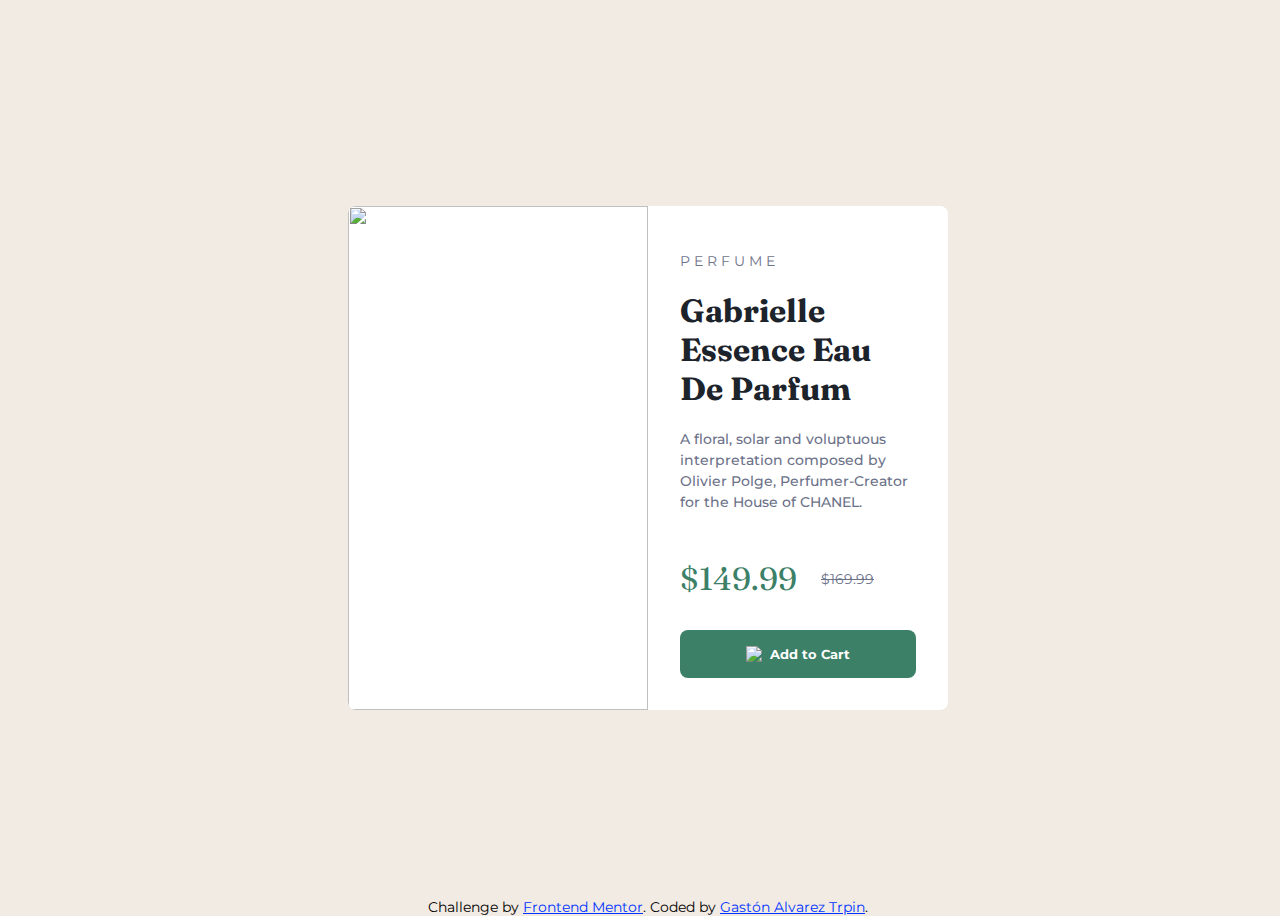
==== index.html @ 840f9db6 "Add files via upload" ====
<!DOCTYPE html>
<html lang="en">
<head>
  <meta charset="UTF-8">
  <meta name="viewport" content="width=device-width, initial-scale=1.0"> <!-- displays site properly based on user's device -->

  <link rel="icon" type="image/png" sizes="32x32" href="./images/favicon-32x32.png">
  <link href="./style.css" rel="stylesheet" type="text/css">
  <link rel="preconnect" href="https://fonts.googleapis.com">
  <link rel="preconnect" href="https://fonts.gstatic.com" crossorigin>
  <link href="https://fonts.googleapis.com/css2?family=Fraunces:opsz,wght@9..144,700&family=Montserrat:wght@500;700&display=swap" rel="stylesheet"> 
  
  <title>Frontend Mentor | Product preview card component</title>
</head>

<body>

  <div class="section">
    <div class="card">
      <div class="image_card">
        <img class="product_image_card" src="./images/image-product-desktop.jpg"/>
      </div>
      <div class="info_card">
        <p class="category_card">Perfume</p>

        <h1>Gabrielle Essence Eau De Parfum</h1>
        <p class="product_description">A floral, solar and voluptuous interpretation composed by Olivier Polge, Perfumer-Creator for the House of CHANEL.</p>
      <div class="price">
        <p class="new_price">$149.99</p>
        <p class="old_price">$169.99</p>
      </div>
        
  
        <button class="main_action"><img class="button_icon" src="./images/icon-cart.svg"/> Add to Cart</button></div>
    </div>
  </div>
  
  
  <div class="attribution">
    <p>Challenge by <a href="https://www.frontendmentor.io?ref=challenge" target="_blank">Frontend Mentor</a>. 
    Coded by <a href="#">Gastón Alvarez Trpin</a>.</p>
  </div>
</body>
</html>
---- style.css ----
body {
    box-sizing: border-box;
    padding: 24px;
    width: 100vw;
    height: 100vh;
    background-color: hsl(30, 38%, 92%);
}

.attribution {
    margin: auto;
    font-size: 11px;
    text-align: center;
}

.attribution a {
    color: hsl(228, 100%, 50%);
}

.button_icon {
    margin-right: 8px;
}

.card {
    border-radius: 8px;
    display: flex;
    max-width: 600px;
    background-color: white;
}

.category_card {
    color: hsl(228, 12%, 48%);
    text-transform: uppercase;
    letter-spacing: 4px;
}

h1 {
    font-family: "Fraunces", serif;
    color: hsl(212, 21%, 14%);
}

.product_image_card {
    border-radius: 8px 0px 0px  8px;
    height: 100%;
    width: 100%;
    object-fit: cover;
}

.image_card {
    width: 50%;
    display: flex;
}

.info_card {
    box-sizing: border-box;
    padding: 32px;
    width: 50%;
}

.main_action {
    border: none;
    border-radius: 8px;
    width: 100%;
    height: 48px;
    font-family: "Montserrat", sans-serif;
    font-weight: 700;
    color: white;
    background-color: hsl(158, 36%, 37%);
    display: flex;
    align-items: center;
    justify-content: center;
    transition-duration: 250ms;
}

.main_action:hover {
    background-color: hsl(158, 46%, 17%);
    transition-duration: 250ms;
    cursor: pointer;
}

p {
    font-family: "Montserrat", sans-serif;
    font-size: 14px;
}

.price {
    display: inline-flex;
    align-items: center;
}

.old_price {
    text-decoration: line-through;
    color: hsl(228, 12%, 48%);
}

.product_description {
    font-weight: 500;
    line-height: 150%;
    color: hsl(228, 12%, 48%);
}

.new_price {
    margin-right: 24px;
    font-family: "Fraunces", serif;
    font-size: 32px;
    color: hsl(158, 36%, 37%);
}

.section {
    display: flex;
    justify-content: center;
    align-items: center;
    height: 100%;
    width: 100%;
}


@media (max-width: 500px) {
    .card {
      flex-direction: column;
    }

    .product_image_card {
        border-radius: 8px 8px 0px  0px;
        width: 100%;
        height: 200px;
    }
    
    .image_card {
        width: 100%;
        display: flex;
    }
    
    .info_card {
        box-sizing: border-box;
        padding: 24px;
        width: 100%;
    }
  }
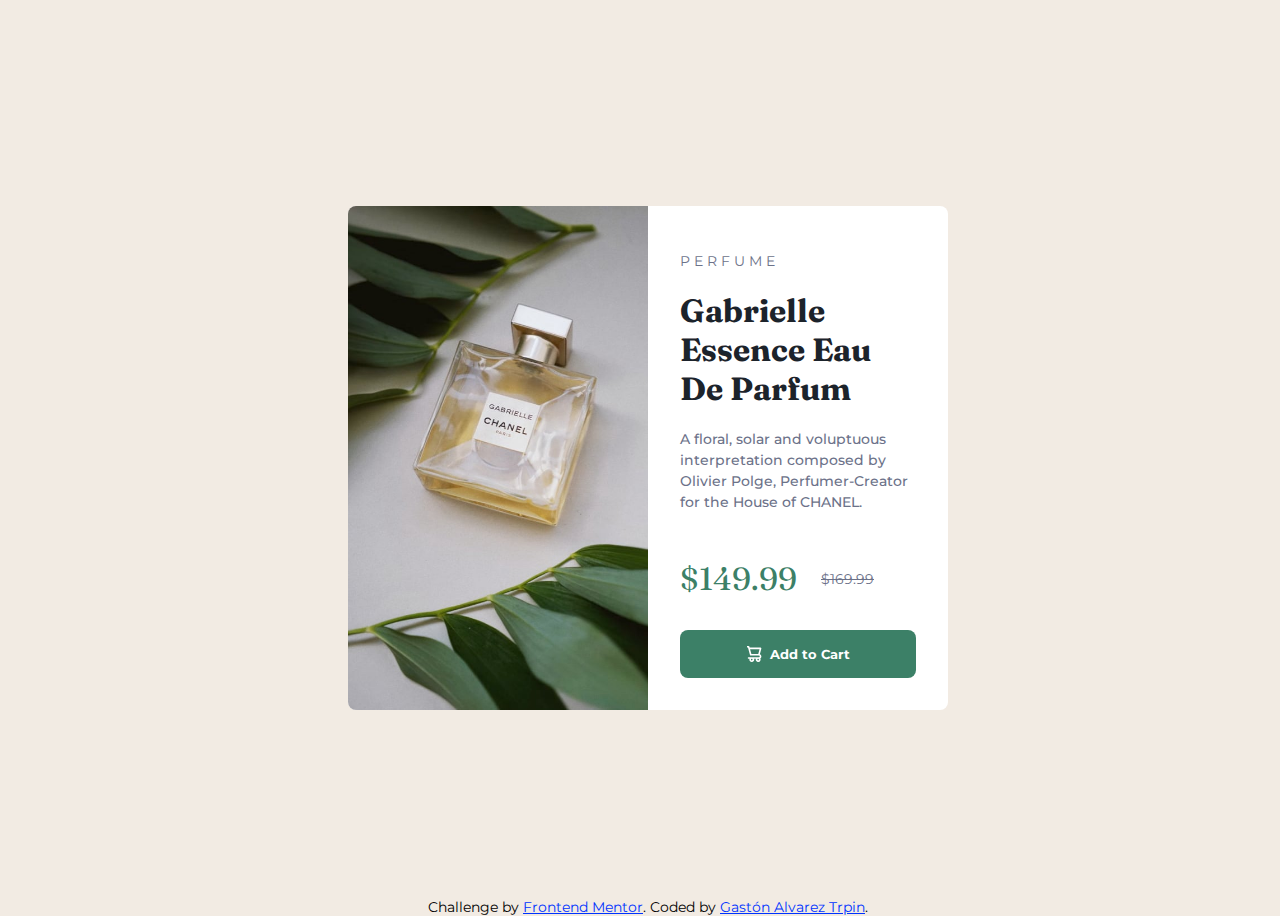
==== commit 980e64ab: "Update index.html" ====
--- a/index.html
+++ b/index.html
@@ -18,7 +18,7 @@
   <div class="section">
     <div class="card">
       <div class="image_card">
-        <img class="product_image_card" src="./images/image-product-desktop.jpg"/>
+        <img class="product_image_card" src="./images/image-product-desktop.jpg" alt="Gabrielle Essence Eau De Parfum picture"/>
       </div>
       <div class="info_card">
         <p class="category_card">Perfume</p>
@@ -31,7 +31,7 @@
       </div>
         
   
-        <button class="main_action"><img class="button_icon" src="./images/icon-cart.svg"/> Add to Cart</button></div>
+        <button class="main_action"><img class="button_icon" src="./images/icon-cart.svg" alt="Cart icon" /> Add to Cart</button></div>
     </div>
   </div>
   
@@ -41,4 +41,4 @@
     Coded by <a href="#">Gastón Alvarez Trpin</a>.</p>
   </div>
 </body>
-</html>+</html>
